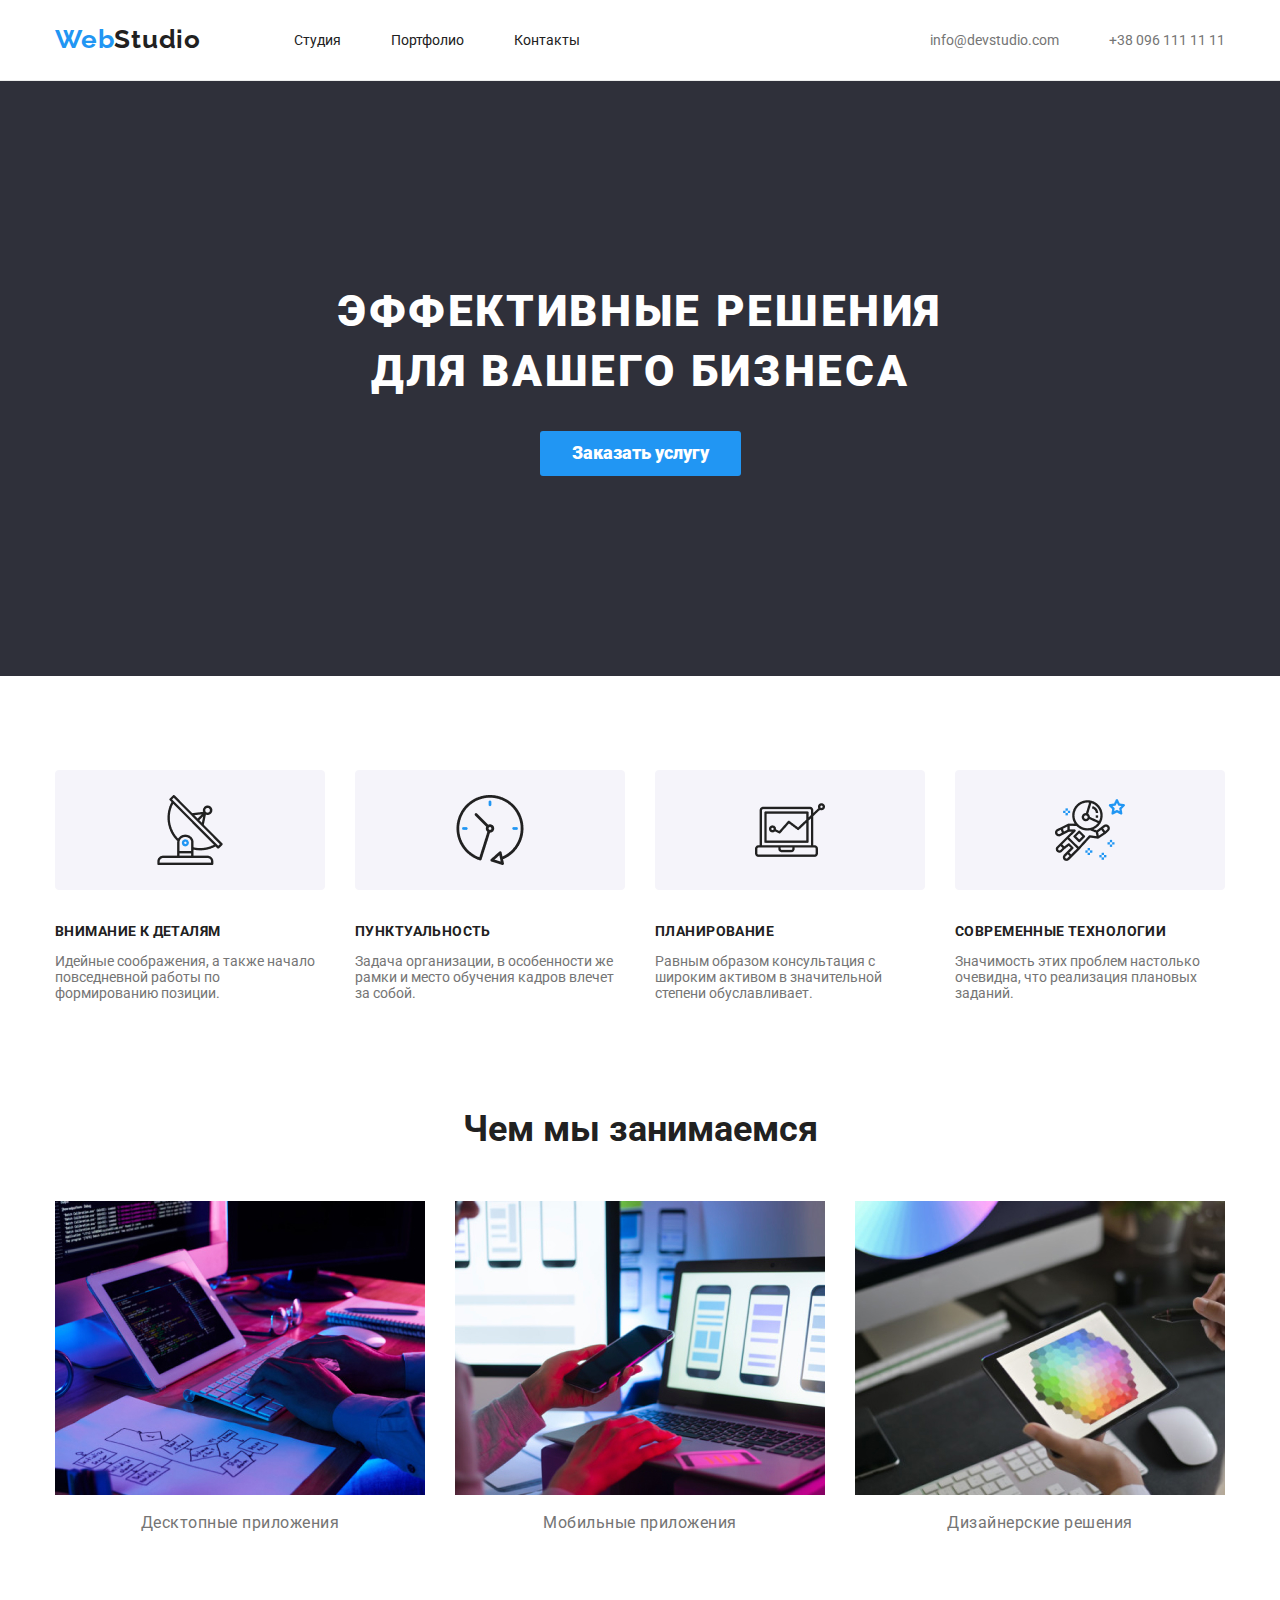
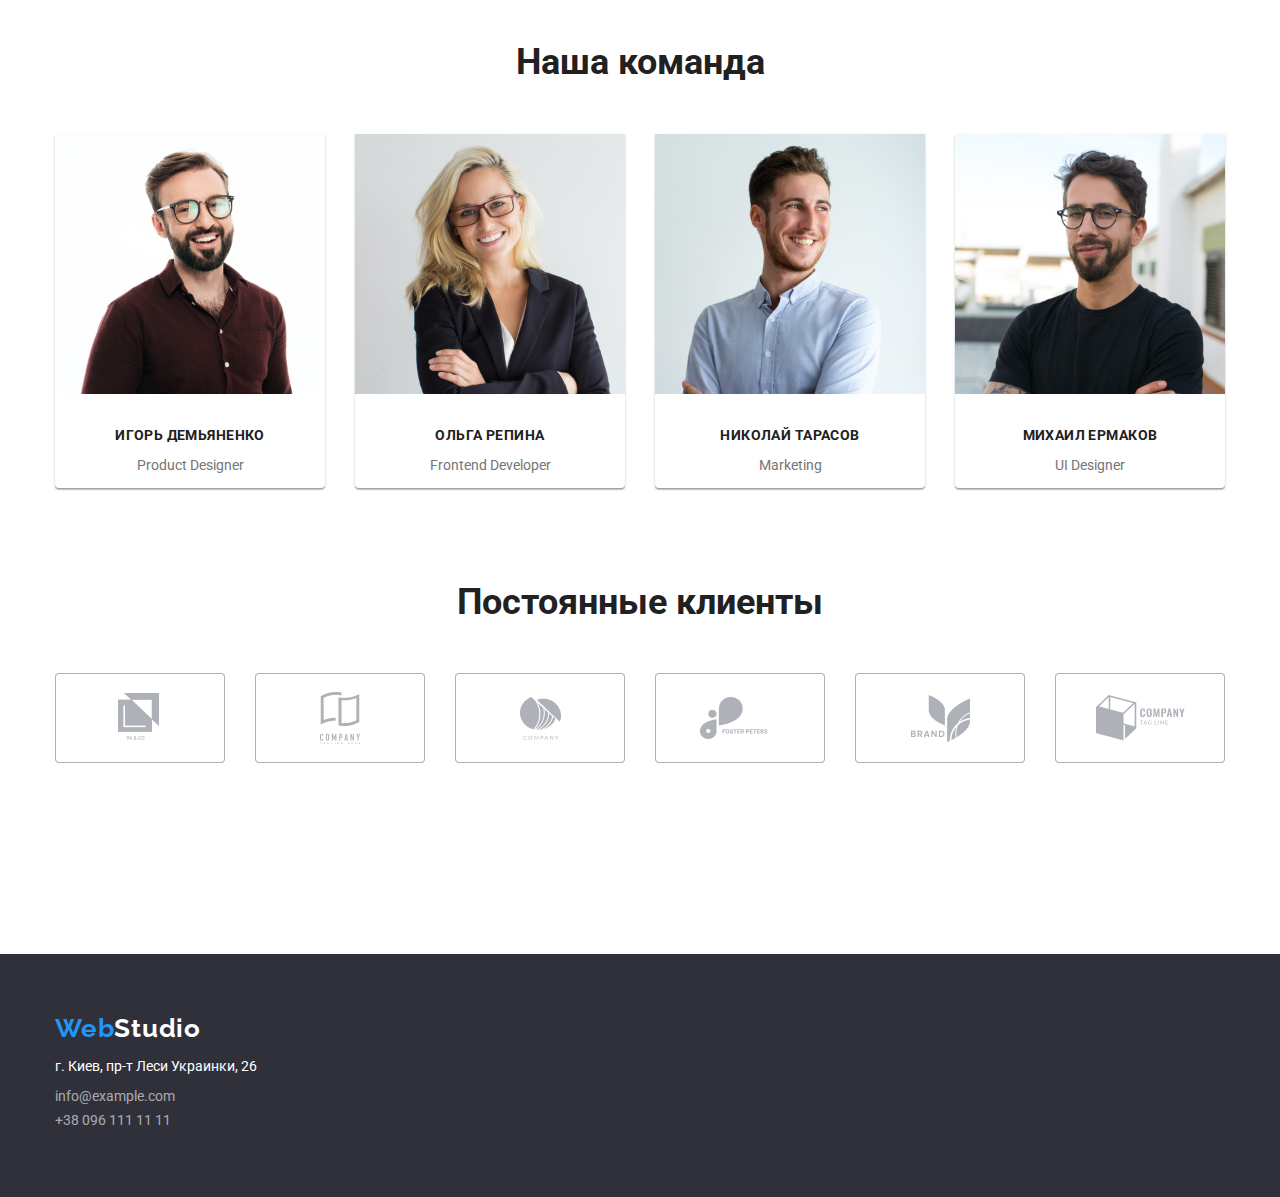
==== index.html @ 5d85ecaf "1" ====
<!DOCTYPE html>
<html lang="en-ru">
  <head>
    <meta charset="UTF-8" />
    <meta name="viewport" content="width=device-width, initial-scale=1.0" />
    <title>Homework3</title>
    <link rel="stylesheet" href="./css/style.css"/>
    <link rel="stylesheet" href="./css/normalize.css"/>
    <link
      href="https://fonts.googleapis.com/css2?family=Raleway:wght@700&family=Roboto:wght@400;700&display=swap"
      rel="stylesheet"/>
  </head>
  <body>

    <header>
      <div class="container wrapper">
        <nav>
          <a href="./index.html" class="logo"><span>Web</span>Studio</a>
          <ul class="site-nav list">
            <li><a href="./index.html" class="link">Студия</a></li>
            <li><a href="./portfolio.html" class="link">Портфолио</a></li>
            <li><a href="#" class="link">Контакты</a></li>
          </ul>
        </nav>

        <ul class="auth-nav list">
          <li>
            <a class="adress-link" href="mailtvo:info@devstudio.com">info@devstudio.com</a>
          </li>

          <li>
            <a class="adress-link" href="tel:+380961111111">+38 096 111 11 11</a>
          </li>
        </ul>
      </div>
    </header>

    <main>
      <section class="hero">
        <h1 class="hero-title">Эффективные решения для вашего бизнеса</h1>
        <a href="#" class="btn-hero">Заказать услугу</a>
      </section>

      <section class="section advantages">
        <div class="container">
          <h2 hidden>Невидимый текст</h2>
          <ul class="section-advantages list">
            <li class="advantages-item">
              <img src="./images/icon-1.png" alt="спутник"/>
            <h3>Внимание к деталям</h3>
            <p>
              Идейные соображения, а также начало повседневной работы по
              формированию позиции.</p>
          </li>

            <li class="advantages-item">
              <img src="./images/icon-2.png" alt="часы"/>
            <h3>Пунктуальность</h3>
            <p>
              Задача организации, в особенности же рамки и место обучения кадров
              влечет за собой.</p>
            </li>

            <li class="advantages-item">
              <img src="./images/icon-3.png" alt="диаграмма"/>
            <h3>Планирование</h3>
            <p>
              Равным образом консультация с широким активом в значительной
              степени обуславливает.</p>
            </li>

            <li class="advantages-item">
              <img src="./images/icon-4.png" alt="мальчик"/>
            <h3>Современные технологии</h3>
            <p>
              Значимость этих проблем настолько очевидна, что реализация
              плановых заданий.</p>
            </li>
          </ul>
        </div>
      </section>

      <section class="section product">
        <div class="container">
          <h2 class="section-title">Чем мы занимаемся</h2>
          <ul class="product-list">
            <li class="product-lists">
              <img src="./images/work1.jpg" alt="компьютер" width="370"/>
            <p class="section-product-subtitle">Десктопные приложения</p>
            </li>

            <li class="product-lists">
              <img src="./images/work2.jpg" alt="ноутбук" width="370"/>
            <p class="section-product-subtitle">Мобильные приложения</p>
          </li>

            <li class="product-lists">
              <img src="./images/work3.jpg" alt="планшет" width="370"/>
            <p class="section-product-subtitle">Дизайнерские решения</p>
          </li>
          </ul>
        </div>
      </section>

      <section class="section team">
        <div class="container">
          <h2 class="section-title">Наша команда</h2>
          <ul class="socials">
            <li class="team-list">
              <a href="#">
            <img src="./images/img-1.jpg" alt="парень" width="270"/>
            <h3>Игорь Демьяненко</h3>
            <p class="section-team-text">Product Designer</p>
              </a>
          </li>

            <li class="team-list">
              <a href="#">
            <img src="./images/img-2.jpg" alt="девушка" width="270"/>
            <h3>Ольга Репина</h3>
            <p class="section-team-text">Frontend Developer</p>
            </a>
          </li>

            <li class="team-list">
              <a href="#">
            <img src="./images/img-3.jpg" alt="парень" width="270"/>
            <h3>Николай Тарасов</h3>
            <p class="section-team-text">Marketing</p>
              </a>
          </li>

            <li class="team-list">
              <a href="#">
            <img src="./images/img-4.jpg" alt="парень" width="270"/>
            <h3>Михаил Ермаков</h3>
            <p class="section-team-text">UI Designer</p>
              </a>
         </li>
        </div>
      </section>

      <section class="section client">
        <div class="container">
          <h2 class="section-title">Постоянные клиенты</h2>
          <ul class="client-list">
            <li>
              <a href="#"><img src="./images/logo-1.png" alt="logo"/></a>
            </li>
            <li>
              <a href="#"><img src="./images/logo-2.png" alt="logo"/></a>
            </li>
            <li>
              <a href="#"><img src="./images/logo-3.png" alt="logo"/></a>
            </li>
            <li>
              <a href="#"><img src="./images/logo-4.png" alt="logo"/></a>
            </li>
            <li>
              <a href="#"><img src="./images/logo-5.png" alt="logo"/></a>
            </li>
            <li>
              <a href="#"><img src="./images/logo-6.png" alt="logo"/></a>
            </li>
          </ul>
        </div>
      </section>
    </main>

    <footer>
      <div class="container">
        <a href="#" class="logo"><span>Web</span>Studio</a>

        <address class="address">
          <p class="address-text">г. Киев, пр-т Леси Украинки, 26</p>

          <a href="mailtvo:info@example.com">info@example.com</a>

          <a href="tel:+380961111111">+38 096 111 11 11</a>
        </address>
      </div>
    </footer>
  </body>
</html>
---- css/style.css ----
:root {
  --primary-text-color: #757575;
  --second-text-color: #212121;
  --hover-text-color: #2196F3;
  --background-section-color: #F5F4FA;
  --white-color: #fff;
}

body {
  background-color: var(--white-color);
  color: var(--primary-text-color);
  font-size: 14px;
  font-family: 'Roboto', sans-serif;
  margin: 0;
  padding: 0;
}

html {
  box-sizing: border-box;
}

*,
*::after,
*::before {
  box-sizing: border-box;
}

h1,
h2,
h3,
h4,
ul {
  list-style: none;
  padding: 0;
  margin: 0;
}

h3 {
  font-size: 14px;
  text-transform: uppercase;
  letter-spacing: 0.03em;
  margin-top: 30px;
  margin-bottom: 10px;
  color: var(--second-text-color);
}

a {
  text-decoration: none;
}

.container {
  width: 1200px;
  margin: 0 auto;
  padding-left: 15px;
  padding-right: 15px;
}

.section {
  padding-top: 94px;
}

.client {
  margin-bottom: 94px;
  padding-bottom: 94px;
}

header {
  background-color: var(--white-color);
  padding: 25px 0;
  border-bottom: 1px solid #ECECEC;
}

.address-link {
  font-weight: 500;
}

.list a {
  color: var(--primary-text-color);
}

.section-title {
  text-align: center;
  font-size: 36px;
  margin-bottom: 50px;
}

.list a:hover,
.list a:focus {
  color: var(--hover-text-color);
  transition: all 0.5s ease;
}

.logo {
  margin-right: 93px;
  font-family: Raleway;
  font-weight: bold;
  font-size: 26px;
  letter-spacing: 0.03em;
  color: var(--white-color);
}

header .logo {
  color: var(--second-text-color);
  font-family: Raleway;
  font-weight: bold;
  font-size: 26px;
}

.logo span {
  color: var(--hover-text-color);
}

.wrapper {
  display: flex;
  align-items: center;
}

.site-nav {
  display: flex;
}

nav {
  display: flex;
  align-items: center;
}

.site-nav li {
  display: flex;
  margin-right: 50px;
  display: block;
}

.site-nav li:last-child {
  margin-right: 0;
}

.auth-nav {
  display: flex;
  margin-left: auto;
}

.auth-nav li:first-child {
  margin-right: 50px;
}

.site-nav .link {
  color: var(--second-text-color);
}

.site-nav .link:hover,
.site-nav .link:focus {
  color: var(--hover-text-color);
  transition: all 0.5s ease;
}

.section-title {
  color: var(--second-text-color);
}

.hero {
  background-color: #2F303A;
  text-align: center;
}

.hero-title {
  padding-top: 200px;
  margin: 0 auto;
  width: 696px;
  color: var(--white-color);
  font-family: Roboto;
  font-weight: 900;
  font-size: 44px;
  line-height: 1.367;
  letter-spacing: 0.06em;
  text-transform: uppercase;
}

.btn-hero {
  display: inline-block;
  color: var(--white-color);
  font-weight: 900;
  background-color: var(--hover-text-color);
  font-size: 18px;
  line-height: 1.367;
  padding: 10px 32px;
  border-radius: 3px;
  margin: 30px 0 200px 0;
  min-width: 200px;
  text-align: center;
}

.btn-hero:hover,
.btn-hero:focus {
  color: var(--second-text-color);
  background-color: var(--background-section-color);
  transition: all 0.5s ease;
}

.advantages {
  padding-bottom: 0;
}

.section-advantages{
  display: flex;
}

.advantages-item {
  width: 270px;
  margin-right: 30px;
  flex-wrap: wrap;
}

.advantages-item:last-child {
  margin-right: 0px;
}

.section-title {
  font-weight: 700;
  font-size: 36px;
  line-height: 1.16;
  text-align: center;
  margin-bottom: 50px;
}

.product-list {
  display: flex;
}

.product-lists {
  margin-right: 30px;
  text-align: center;
}

.product-lists:last-child {
  margin-right: 0;
}

.section-product-subtitle {
  font-size: 16px;
  color: var(--black-color);
  letter-spacing: 0.03em;
}

.socials {
  display: flex;
}

.team-list {
  margin-right: 30px;
  text-align: center;
  box-shadow: 0px 1px 3px rgba(0, 0, 0, 0.12), 0px 1px 1px rgba(0, 0, 0, 0.14), 0px 2px 1px rgba(0, 0, 0, 0.2);
  border-radius: 0px 0px 4px 4px
}

.team-list:last-child {
  margin-right: 0;
}

.section-team-text {
  color: var(--primary-text-color);
}
  
.client-list {
  display: flex;
}

.client-list li {
  margin-right: 30px;
}

.client-list li:last-child {
  margin-right: 0;
}

.address {
  margin-bottom: 8px;
}

address a {
  margin-bottom: 8px;
  display: block;
  font-style: normal;
  color: rgba(255, 255, 255, 0.6);
}

address p {
  color: var(--white-color);
  font-style: normal;
}

footer {
  background-color: #2F303A;
  padding-top: 60px;
  padding-bottom: 60px;
}

/* portflio */

.button-item {
  text-align: center;
  padding-top: 94px;
  margin-bottom: 34px;
}

.button-item li {
  display: inline;
}

.item-list:not(:last-child) {
  margin-right: 8px;
}

.work-link {
  display: inline-block;
  margin-bottom: 20px;
}

.btn {
  color: var(--second-text-color);
  background-color: #F5F4FA;
  font-family: Roboto;
  font-weight: 500;
  font-size: 16px;
  padding: 6px 12px;
  border-radius: 6px;
  border: none;
}

.btn:hover,
.btn:focus {
  color: var(--white-color);
  background-color: var(--hover-text-color);
  transition: all 0.5s ease;
}

.work-list h2 {
  color: var(--second-text-color);
  font-size: 18px;
}

.modal-text {
  color: var(--white-color);
}

.work-list {
  display: flex;
  flex-wrap: wrap;
}

.portfolio-text {
  padding-left: 24px;
  margin-bottom: 20px;
}

.work-list-item {
  width: 370px;
  border: 1px solid #EEEEEE;
}

.work-list-item:not(:nth-child(3n)) {
  margin-right: 30px;
}

.work-list-item:not(:nth-child(n+7)) {
  margin-bottom: 30px;
}

.work-list-item:nth-child(n+7) {
  margin-bottom: 94px;
}

.modal-text {
  display: none;
}
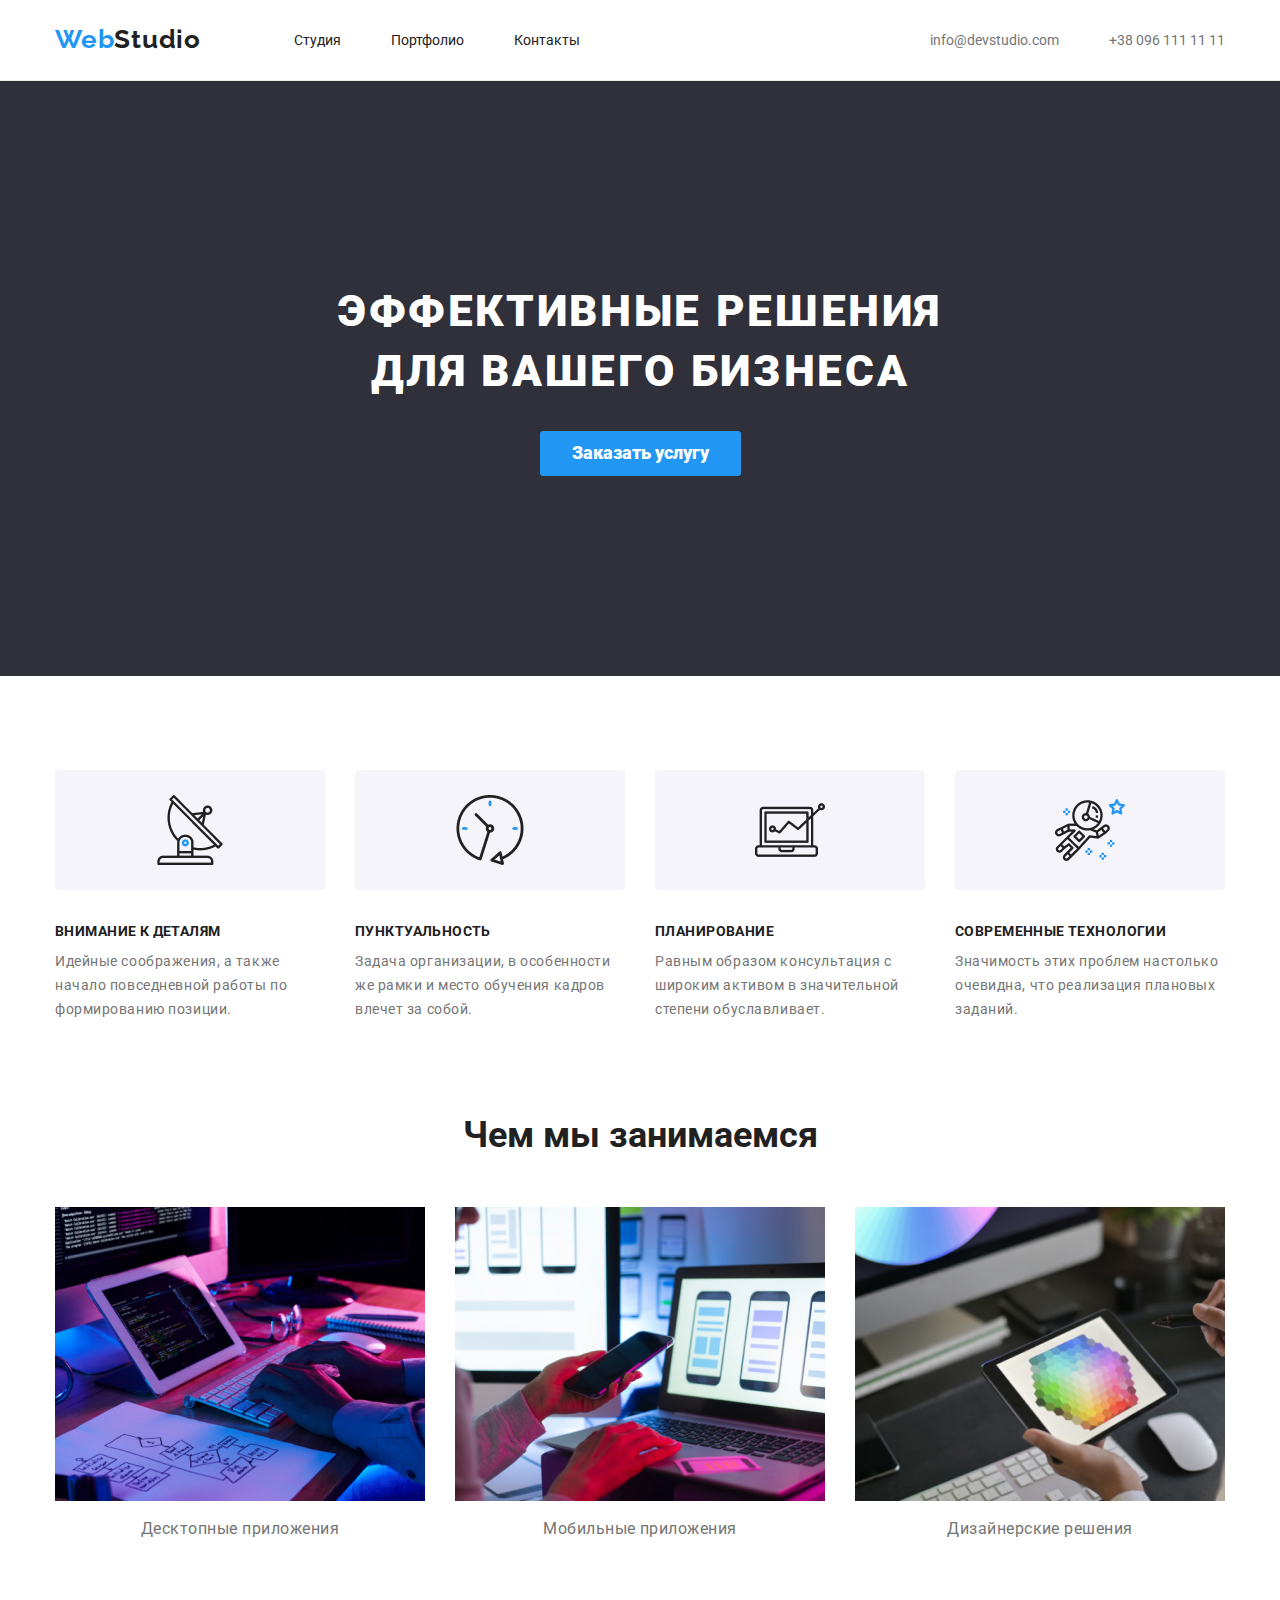
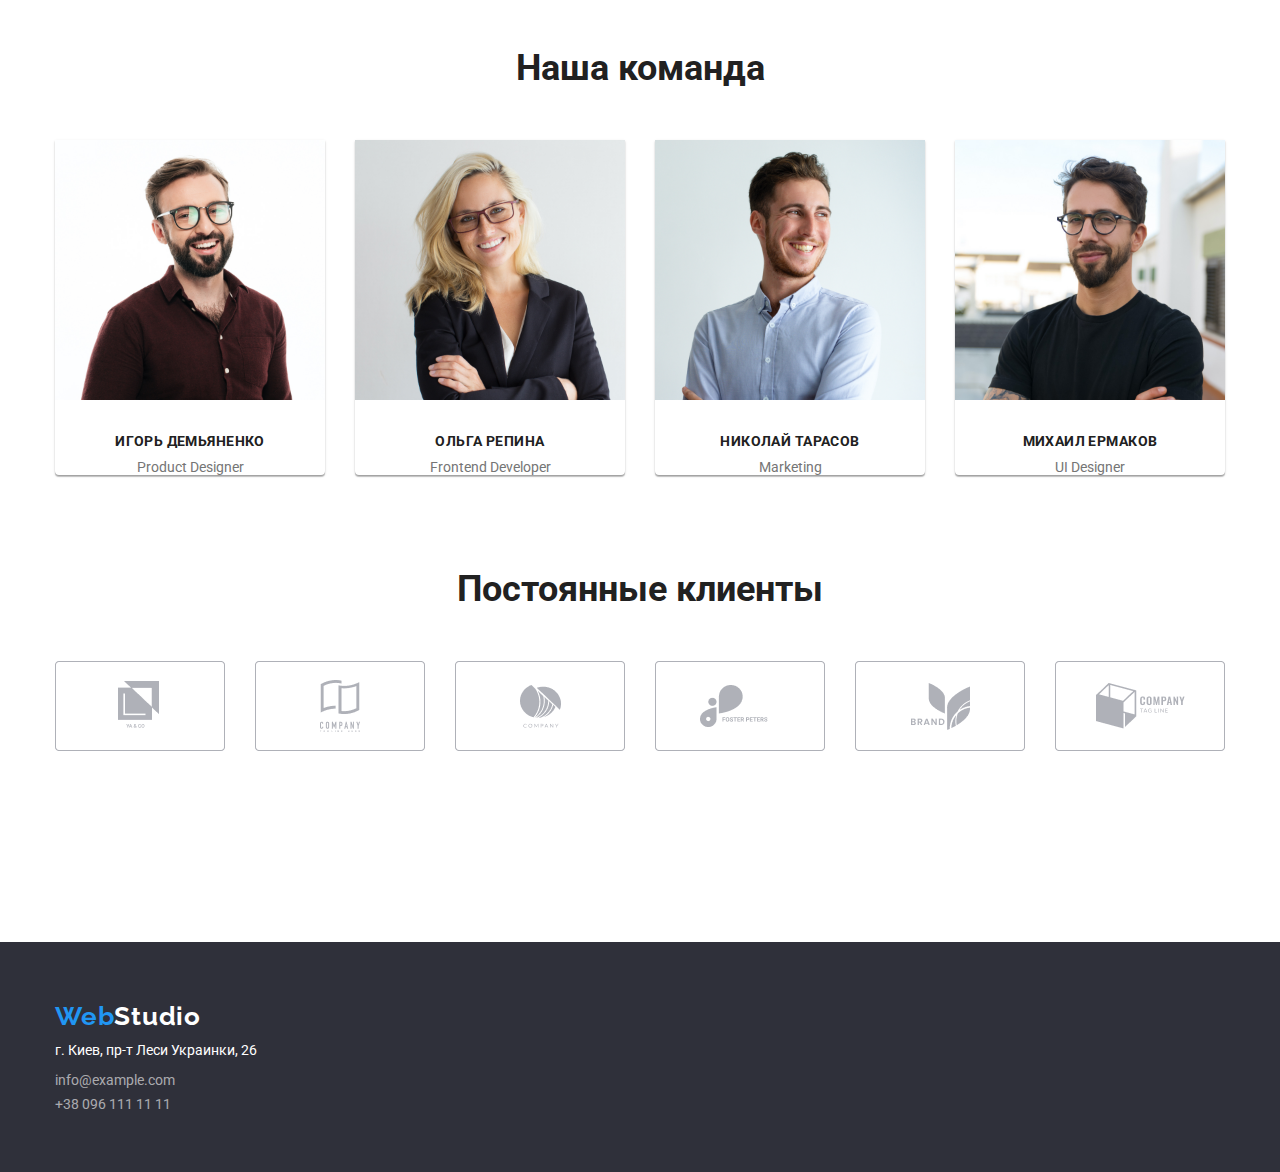
==== commit 179b9ddb: "pravka" ====
--- a/index.html
+++ b/index.html
@@ -48,7 +48,7 @@
             <li class="advantages-item">
               <img src="./images/icon-1.png" alt="спутник"/>
             <h3>Внимание к деталям</h3>
-            <p>
+            <p class="advantages-text">
               Идейные соображения, а также начало повседневной работы по
               формированию позиции.</p>
           </li>
@@ -56,7 +56,7 @@
             <li class="advantages-item">
               <img src="./images/icon-2.png" alt="часы"/>
             <h3>Пунктуальность</h3>
-            <p>
+            <p class="advantages-text">
               Задача организации, в особенности же рамки и место обучения кадров
               влечет за собой.</p>
             </li>
@@ -64,7 +64,7 @@
             <li class="advantages-item">
               <img src="./images/icon-3.png" alt="диаграмма"/>
             <h3>Планирование</h3>
-            <p>
+            <p class="advantages-text">
               Равным образом консультация с широким активом в значительной
               степени обуславливает.</p>
             </li>
@@ -72,7 +72,7 @@
             <li class="advantages-item">
               <img src="./images/icon-4.png" alt="мальчик"/>
             <h3>Современные технологии</h3>
-            <p>
+            <p class="advantages-text">
               Значимость этих проблем настолько очевидна, что реализация
               плановых заданий.</p>
             </li>
@@ -137,6 +137,7 @@
             <p class="section-team-text">UI Designer</p>
               </a>
          </li>
+          </ul>
         </div>
       </section>
 
--- a/css/style.css
+++ b/css/style.css
@@ -214,6 +214,13 @@
   margin-right: 0px;
 }
 
+.advantages-text {
+  font-weight: normal;
+  line-height: 1.715em;
+  letter-spacing: 0.04em;
+  margin: 0;
+}
+
 .section-title {
   font-weight: 700;
   font-size: 36px;
@@ -246,6 +253,7 @@
 }
 
 .team-list {
+  width: 270px;
   margin-right: 30px;
   text-align: center;
   box-shadow: 0px 1px 3px rgba(0, 0, 0, 0.12), 0px 1px 1px rgba(0, 0, 0, 0.14), 0px 2px 1px rgba(0, 0, 0, 0.2);
@@ -258,6 +266,7 @@
 
 .section-team-text {
   color: var(--primary-text-color);
+  margin: 0;
 }
   
 .client-list {
@@ -273,11 +282,11 @@
 }
 
 .address {
-  margin-bottom: 8px;
+  margin-top: 8px;
 }
 
 address a {
-  margin-bottom: 8px;
+  margin-top: 8px;
   display: block;
   font-style: normal;
   color: rgba(255, 255, 255, 0.6);
@@ -286,6 +295,7 @@
 address p {
   color: var(--white-color);
   font-style: normal;
+  margin-top: 10px;
 }
 
 footer {
